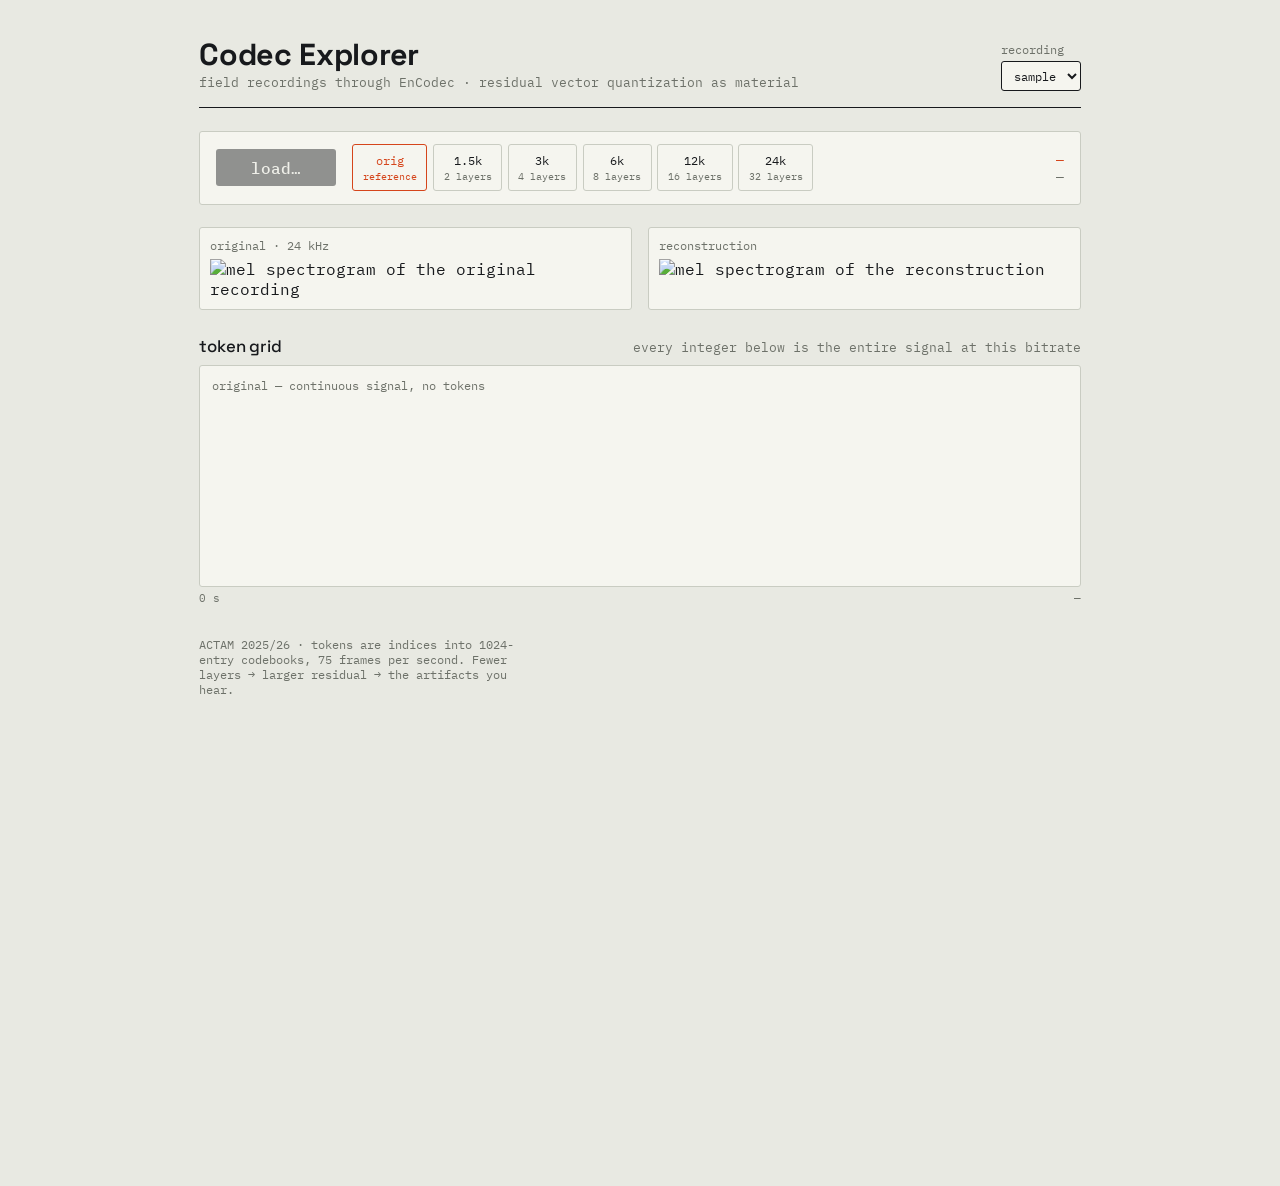
==== index.html @ 8ed5058d "v1: codec explorer working" ====
<!DOCTYPE html>
<html lang="en">
<head>
<meta charset="utf-8">
<meta name="viewport" content="width=device-width, initial-scale=1">
<title>Codec Explorer — hearing quantization</title>
<link rel="preconnect" href="https://fonts.googleapis.com">
<link href="https://fonts.googleapis.com/css2?family=Space+Grotesk:wght@500;700&family=IBM+Plex+Mono:wght@400;500&display=swap" rel="stylesheet">
<link rel="stylesheet" href="css/style.css">
</head>
<body>

<header class="masthead">
  <div>
    <h1>Codec Explorer</h1>
    <p class="sub">field recordings through EnCodec &middot; residual vector quantization as material</p>
  </div>
  <label class="sample-picker">
    <span>recording</span>
    <select id="sampleSelect"></select>
  </label>
</header>

<section class="transport">
  <button id="playBtn" class="play" disabled>load&hellip;</button>
  <div class="ladder" id="ladder" role="radiogroup" aria-label="bitrate"></div>
  <div class="readout">
    <span id="readoutKbps">&mdash;</span>
    <span id="readoutNq" class="dim">&mdash;</span>
  </div>
</section>

<section class="specs">
  <figure>
    <figcaption>original &middot; 24 kHz</figcaption>
    <img id="specOriginal" alt="mel spectrogram of the original recording">
  </figure>
  <figure>
    <figcaption id="specReconCap">reconstruction</figcaption>
    <img id="specRecon" alt="mel spectrogram of the reconstruction">
  </figure>
</section>

<section class="tokens">
  <div class="tokens-head">
    <h2>token grid</h2>
    <p class="dim" id="tokensNote">every integer below is the entire signal at this bitrate</p>
  </div>
  <canvas id="tokenCanvas" height="220"></canvas>
  <div class="axis"><span>0 s</span><span id="axisEnd">&mdash;</span></div>
</section>

<footer>
  <p>ACTAM 2025/26 &middot; tokens are indices into 1024-entry codebooks, 75 frames per second.
     Fewer layers &rarr; larger residual &rarr; the artifacts you hear.</p>
</footer>

<script src="js/main.js"></script>
</body>
</html>
---- css/style.css ----
:root{
  --paper:#e8e9e2;
  --panel:#f5f5ef;
  --ink:#17191c;
  --grid:#c9ccc2;
  --dim:#6d7169;
  --signal:#d5451b;
  --radius:3px;
  font-size:16px;
}
*{box-sizing:border-box;margin:0}
body{
  background:var(--paper);
  color:var(--ink);
  font-family:"IBM Plex Mono",ui-monospace,monospace;
  max-width:920px;
  margin:0 auto;
  padding:2.2rem 1.2rem 4rem;
}
h1,h2{font-family:"Space Grotesk",sans-serif;letter-spacing:-.01em}
h1{font-size:1.9rem;font-weight:700}
h2{font-size:1.05rem;font-weight:500;text-transform:lowercase}
.sub,.dim{color:var(--dim);font-size:.8rem}

.masthead{
  display:flex;justify-content:space-between;align-items:flex-end;gap:1rem;
  border-bottom:1px solid var(--ink);padding-bottom:1rem;margin-bottom:1.4rem;
  flex-wrap:wrap;
}
.sample-picker{display:flex;flex-direction:column;gap:.25rem;font-size:.75rem;color:var(--dim)}
select{
  font:inherit;color:var(--ink);background:var(--panel);
  border:1px solid var(--ink);border-radius:var(--radius);padding:.35rem .5rem;
}

.transport{
  display:flex;align-items:center;gap:1rem;flex-wrap:wrap;
  background:var(--panel);border:1px solid var(--grid);border-radius:var(--radius);
  padding:.8rem 1rem;margin-bottom:1.4rem;
}
button.play{
  font:inherit;font-weight:500;cursor:pointer;
  background:var(--ink);color:var(--paper);
  border:none;border-radius:var(--radius);
  padding:.55rem 1.4rem;min-width:7.5rem;
}
button.play[disabled]{opacity:.45;cursor:wait}
button.play:focus-visible{outline:2px solid var(--signal);outline-offset:2px}

.ladder{display:flex;gap:.35rem;flex-wrap:wrap}
.ladder button{
  font:inherit;font-size:.78rem;cursor:pointer;
  background:transparent;color:var(--ink);
  border:1px solid var(--grid);border-radius:var(--radius);
  padding:.4rem .6rem;display:flex;flex-direction:column;align-items:center;gap:.1rem;
}
.ladder button small{color:var(--dim);font-size:.65rem}
.ladder button[aria-checked="true"]{
  border-color:var(--signal);color:var(--signal);
}
.ladder button[aria-checked="true"] small{color:var(--signal)}
.ladder button:focus-visible{outline:2px solid var(--signal);outline-offset:2px}
.readout{margin-left:auto;display:flex;flex-direction:column;align-items:flex-end;font-size:.8rem}
#readoutKbps{color:var(--signal);font-weight:500}

.specs{display:grid;grid-template-columns:1fr 1fr;gap:1rem;margin-bottom:1.6rem}
.specs figure{background:var(--panel);border:1px solid var(--grid);border-radius:var(--radius);padding:.6rem}
.specs figcaption{font-size:.72rem;color:var(--dim);margin-bottom:.4rem}
.specs img{width:100%;display:block;image-rendering:auto}

.tokens{margin-bottom:2rem}
.tokens-head{display:flex;justify-content:space-between;align-items:baseline;margin-bottom:.5rem;flex-wrap:wrap;gap:.4rem}
#tokenCanvas{
  width:100%;display:block;background:var(--panel);
  border:1px solid var(--grid);border-radius:var(--radius);
}
.axis{display:flex;justify-content:space-between;font-size:.68rem;color:var(--dim);margin-top:.25rem}

footer p{font-size:.72rem;color:var(--dim);max-width:46ch}

@media (max-width:640px){
  .specs{grid-template-columns:1fr}
  .readout{margin-left:0}
}
@media (prefers-reduced-motion:reduce){
  *{transition:none!important;animation:none!important}
}
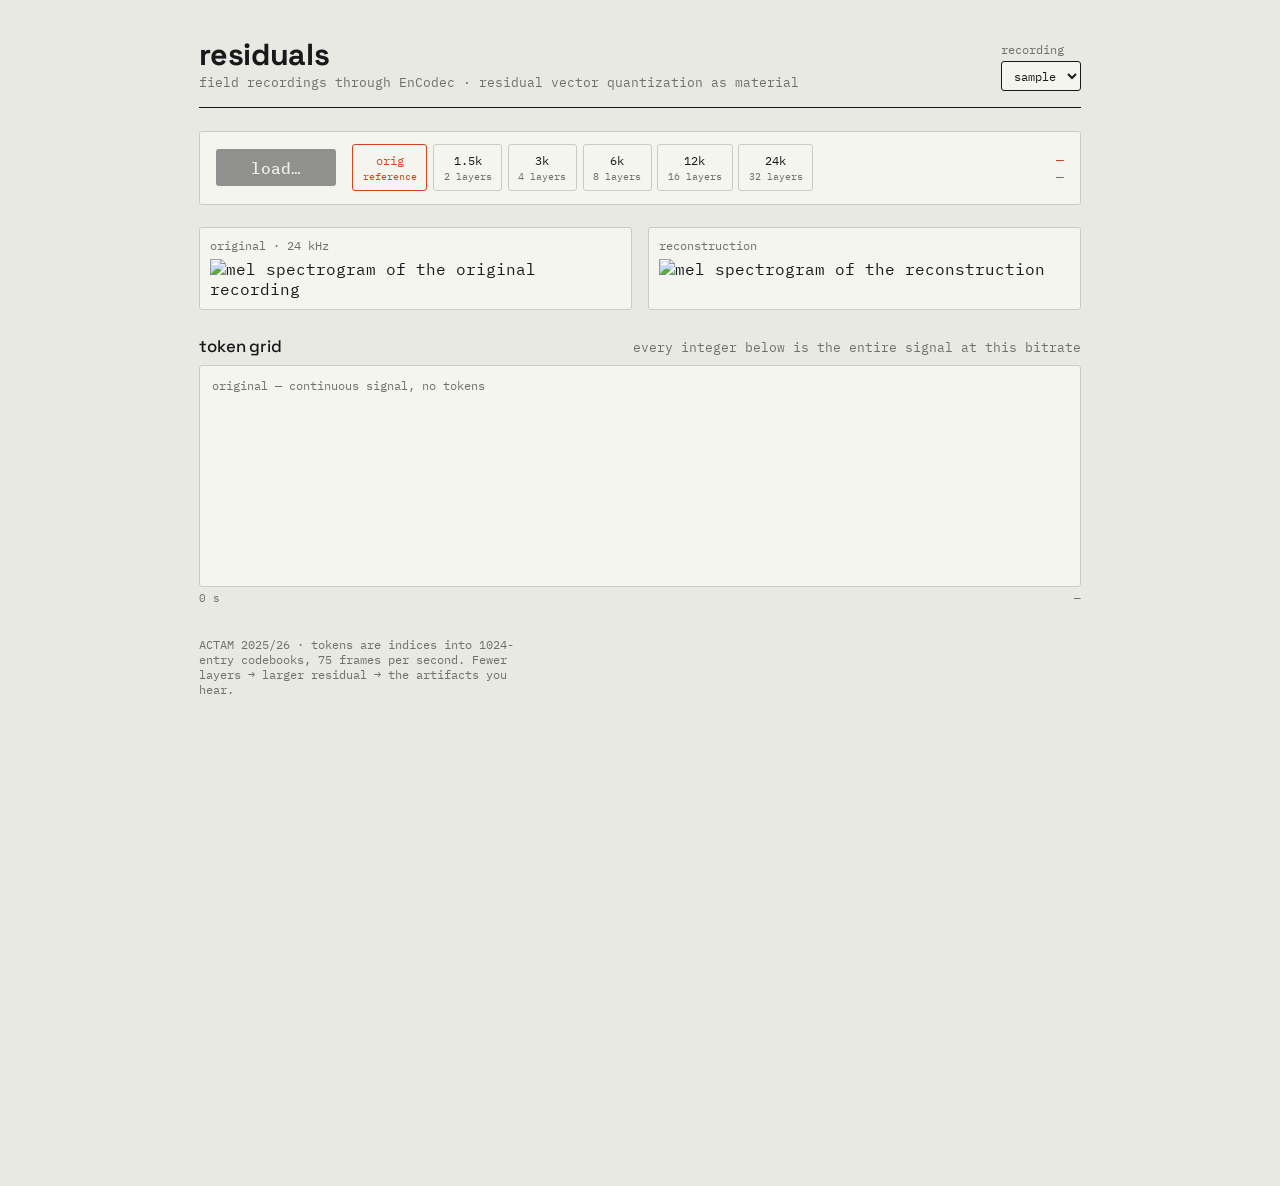
==== commit 76adca11: "rename to residuals" ====
--- a/index.html
+++ b/index.html
@@ -1,60 +1,65 @@
 <!DOCTYPE html>
 <html lang="en">
+
 <head>
-<meta charset="utf-8">
-<meta name="viewport" content="width=device-width, initial-scale=1">
-<title>Codec Explorer — hearing quantization</title>
-<link rel="preconnect" href="https://fonts.googleapis.com">
-<link href="https://fonts.googleapis.com/css2?family=Space+Grotesk:wght@500;700&family=IBM+Plex+Mono:wght@400;500&display=swap" rel="stylesheet">
-<link rel="stylesheet" href="css/style.css">
+  <meta charset="utf-8">
+  <meta name="viewport" content="width=device-width, initial-scale=1">
+  <title>residuals — hearing quantization</title>
+  <link rel="preconnect" href="https://fonts.googleapis.com">
+  <link
+    href="https://fonts.googleapis.com/css2?family=Space+Grotesk:wght@500;700&family=IBM+Plex+Mono:wght@400;500&display=swap"
+    rel="stylesheet">
+  <link rel="stylesheet" href="css/style.css">
 </head>
+
 <body>
 
-<header class="masthead">
-  <div>
-    <h1>Codec Explorer</h1>
-    <p class="sub">field recordings through EnCodec &middot; residual vector quantization as material</p>
-  </div>
-  <label class="sample-picker">
-    <span>recording</span>
-    <select id="sampleSelect"></select>
-  </label>
-</header>
+  <header class="masthead">
+    <div>
+      <h1>residuals</h1>
+      <p class="sub">field recordings through EnCodec &middot; residual vector quantization as material</p>
+    </div>
+    <label class="sample-picker">
+      <span>recording</span>
+      <select id="sampleSelect"></select>
+    </label>
+  </header>
 
-<section class="transport">
-  <button id="playBtn" class="play" disabled>load&hellip;</button>
-  <div class="ladder" id="ladder" role="radiogroup" aria-label="bitrate"></div>
-  <div class="readout">
-    <span id="readoutKbps">&mdash;</span>
-    <span id="readoutNq" class="dim">&mdash;</span>
-  </div>
-</section>
+  <section class="transport">
+    <button id="playBtn" class="play" disabled>load&hellip;</button>
+    <div class="ladder" id="ladder" role="radiogroup" aria-label="bitrate"></div>
+    <div class="readout">
+      <span id="readoutKbps">&mdash;</span>
+      <span id="readoutNq" class="dim">&mdash;</span>
+    </div>
+  </section>
 
-<section class="specs">
-  <figure>
-    <figcaption>original &middot; 24 kHz</figcaption>
-    <img id="specOriginal" alt="mel spectrogram of the original recording">
-  </figure>
-  <figure>
-    <figcaption id="specReconCap">reconstruction</figcaption>
-    <img id="specRecon" alt="mel spectrogram of the reconstruction">
-  </figure>
-</section>
+  <section class="specs">
+    <figure>
+      <figcaption>original &middot; 24 kHz</figcaption>
+      <img id="specOriginal" alt="mel spectrogram of the original recording">
+    </figure>
+    <figure>
+      <figcaption id="specReconCap">reconstruction</figcaption>
+      <img id="specRecon" alt="mel spectrogram of the reconstruction">
+    </figure>
+  </section>
 
-<section class="tokens">
-  <div class="tokens-head">
-    <h2>token grid</h2>
-    <p class="dim" id="tokensNote">every integer below is the entire signal at this bitrate</p>
-  </div>
-  <canvas id="tokenCanvas" height="220"></canvas>
-  <div class="axis"><span>0 s</span><span id="axisEnd">&mdash;</span></div>
-</section>
+  <section class="tokens">
+    <div class="tokens-head">
+      <h2>token grid</h2>
+      <p class="dim" id="tokensNote">every integer below is the entire signal at this bitrate</p>
+    </div>
+    <canvas id="tokenCanvas" height="220"></canvas>
+    <div class="axis"><span>0 s</span><span id="axisEnd">&mdash;</span></div>
+  </section>
 
-<footer>
-  <p>ACTAM 2025/26 &middot; tokens are indices into 1024-entry codebooks, 75 frames per second.
-     Fewer layers &rarr; larger residual &rarr; the artifacts you hear.</p>
-</footer>
+  <footer>
+    <p>ACTAM 2025/26 &middot; tokens are indices into 1024-entry codebooks, 75 frames per second.
+      Fewer layers &rarr; larger residual &rarr; the artifacts you hear.</p>
+  </footer>
 
-<script src="js/main.js"></script>
+  <script src="js/main.js"></script>
 </body>
-</html>
+
+</html>
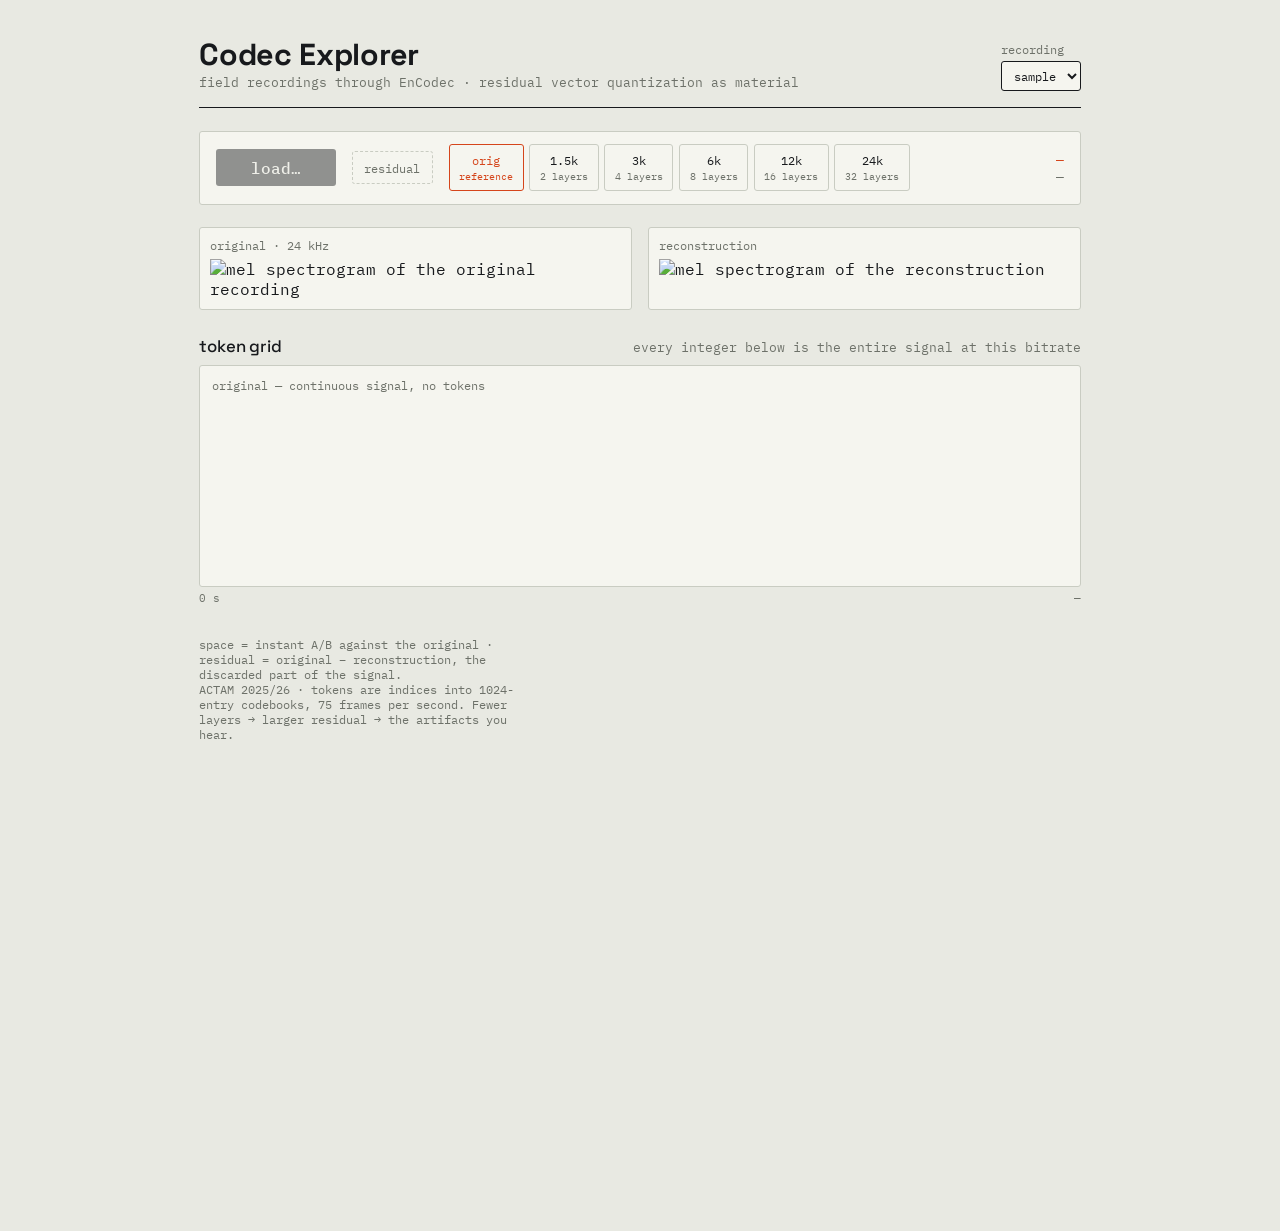
==== commit 9305fa44: "v1.1: residual + curated samples + rename" ====
--- a/index.html
+++ b/index.html
@@ -1,65 +1,62 @@
 <!DOCTYPE html>
 <html lang="en">
-
 <head>
-  <meta charset="utf-8">
-  <meta name="viewport" content="width=device-width, initial-scale=1">
-  <title>residuals — hearing quantization</title>
-  <link rel="preconnect" href="https://fonts.googleapis.com">
-  <link
-    href="https://fonts.googleapis.com/css2?family=Space+Grotesk:wght@500;700&family=IBM+Plex+Mono:wght@400;500&display=swap"
-    rel="stylesheet">
-  <link rel="stylesheet" href="css/style.css">
+<meta charset="utf-8">
+<meta name="viewport" content="width=device-width, initial-scale=1">
+<title>Codec Explorer — hearing quantization</title>
+<link rel="preconnect" href="https://fonts.googleapis.com">
+<link href="https://fonts.googleapis.com/css2?family=Space+Grotesk:wght@500;700&family=IBM+Plex+Mono:wght@400;500&display=swap" rel="stylesheet">
+<link rel="stylesheet" href="css/style.css">
 </head>
-
 <body>
 
-  <header class="masthead">
-    <div>
-      <h1>residuals</h1>
-      <p class="sub">field recordings through EnCodec &middot; residual vector quantization as material</p>
-    </div>
-    <label class="sample-picker">
-      <span>recording</span>
-      <select id="sampleSelect"></select>
-    </label>
-  </header>
+<header class="masthead">
+  <div>
+    <h1>Codec Explorer</h1>
+    <p class="sub">field recordings through EnCodec &middot; residual vector quantization as material</p>
+  </div>
+  <label class="sample-picker">
+    <span>recording</span>
+    <select id="sampleSelect"></select>
+  </label>
+</header>
 
-  <section class="transport">
-    <button id="playBtn" class="play" disabled>load&hellip;</button>
-    <div class="ladder" id="ladder" role="radiogroup" aria-label="bitrate"></div>
-    <div class="readout">
-      <span id="readoutKbps">&mdash;</span>
-      <span id="readoutNq" class="dim">&mdash;</span>
-    </div>
-  </section>
+<section class="transport">
+  <button id="playBtn" class="play" disabled>load&hellip;</button>
+  <button id="residBtn" class="resid" aria-pressed="false" title="hear what the codec threw away">residual</button>
+  <div class="ladder" id="ladder" role="radiogroup" aria-label="bitrate"></div>
+  <div class="readout">
+    <span id="readoutKbps">&mdash;</span>
+    <span id="readoutNq" class="dim">&mdash;</span>
+  </div>
+</section>
 
-  <section class="specs">
-    <figure>
-      <figcaption>original &middot; 24 kHz</figcaption>
-      <img id="specOriginal" alt="mel spectrogram of the original recording">
-    </figure>
-    <figure>
-      <figcaption id="specReconCap">reconstruction</figcaption>
-      <img id="specRecon" alt="mel spectrogram of the reconstruction">
-    </figure>
-  </section>
+<section class="specs">
+  <figure>
+    <figcaption>original &middot; 24 kHz</figcaption>
+    <img id="specOriginal" alt="mel spectrogram of the original recording">
+  </figure>
+  <figure>
+    <figcaption id="specReconCap">reconstruction</figcaption>
+    <img id="specRecon" alt="mel spectrogram of the reconstruction">
+  </figure>
+</section>
 
-  <section class="tokens">
-    <div class="tokens-head">
-      <h2>token grid</h2>
-      <p class="dim" id="tokensNote">every integer below is the entire signal at this bitrate</p>
-    </div>
-    <canvas id="tokenCanvas" height="220"></canvas>
-    <div class="axis"><span>0 s</span><span id="axisEnd">&mdash;</span></div>
-  </section>
+<section class="tokens">
+  <div class="tokens-head">
+    <h2>token grid</h2>
+    <p class="dim" id="tokensNote">every integer below is the entire signal at this bitrate</p>
+  </div>
+  <canvas id="tokenCanvas" height="220"></canvas>
+  <div class="axis"><span>0 s</span><span id="axisEnd">&mdash;</span></div>
+</section>
 
-  <footer>
-    <p>ACTAM 2025/26 &middot; tokens are indices into 1024-entry codebooks, 75 frames per second.
-      Fewer layers &rarr; larger residual &rarr; the artifacts you hear.</p>
-  </footer>
+<footer>
+  <p>space = instant A/B against the original &middot; residual = original &minus; reconstruction, the discarded part of the signal.</p>
+  <p>ACTAM 2025/26 &middot; tokens are indices into 1024-entry codebooks, 75 frames per second.
+     Fewer layers &rarr; larger residual &rarr; the artifacts you hear.</p>
+</footer>
 
-  <script src="js/main.js"></script>
+<script src="js/main.js"></script>
 </body>
-
-</html>+</html>
--- a/css/style.css
+++ b/css/style.css
@@ -47,6 +47,15 @@
 button.play[disabled]{opacity:.45;cursor:wait}
 button.play:focus-visible{outline:2px solid var(--signal);outline-offset:2px}
 
+button.resid{
+  font:inherit;font-size:.78rem;cursor:pointer;
+  background:transparent;color:var(--dim);
+  border:1px dashed var(--grid);border-radius:var(--radius);
+  padding:.45rem .7rem;
+}
+button.resid[aria-pressed="true"]{color:var(--signal);border-color:var(--signal);border-style:solid}
+button.resid:focus-visible{outline:2px solid var(--signal);outline-offset:2px}
+
 .ladder{display:flex;gap:.35rem;flex-wrap:wrap}
 .ladder button{
   font:inherit;font-size:.78rem;cursor:pointer;
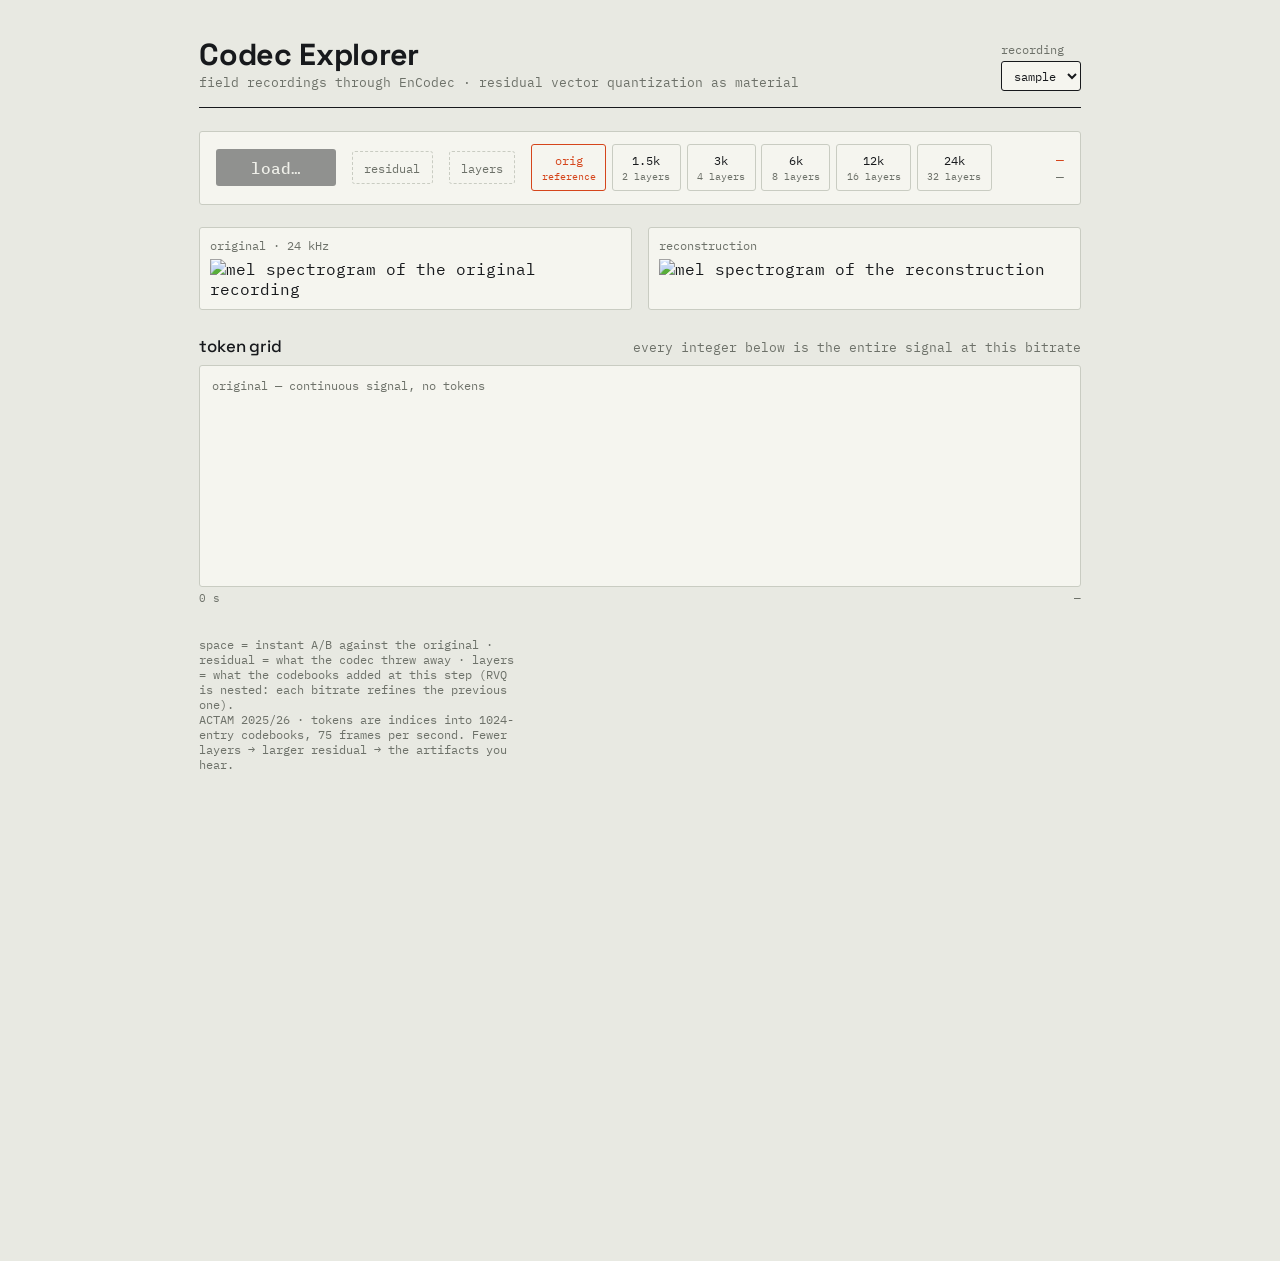
==== commit 827ed900: "v1.2: layer contributions + hover" ====
--- a/index.html
+++ b/index.html
@@ -24,6 +24,7 @@
 <section class="transport">
   <button id="playBtn" class="play" disabled>load&hellip;</button>
   <button id="residBtn" class="resid" aria-pressed="false" title="hear what the codec threw away">residual</button>
+  <button id="contribBtn" class="resid" aria-pressed="false" title="hear what the added codebook layers contribute at this step">layers</button>
   <div class="ladder" id="ladder" role="radiogroup" aria-label="bitrate"></div>
   <div class="readout">
     <span id="readoutKbps">&mdash;</span>
@@ -52,7 +53,7 @@
 </section>
 
 <footer>
-  <p>space = instant A/B against the original &middot; residual = original &minus; reconstruction, the discarded part of the signal.</p>
+  <p>space = instant A/B against the original &middot; residual = what the codec threw away &middot; layers = what the codebooks added at this step (RVQ is nested: each bitrate refines the previous one).</p>
   <p>ACTAM 2025/26 &middot; tokens are indices into 1024-entry codebooks, 75 frames per second.
      Fewer layers &rarr; larger residual &rarr; the artifacts you hear.</p>
 </footer>
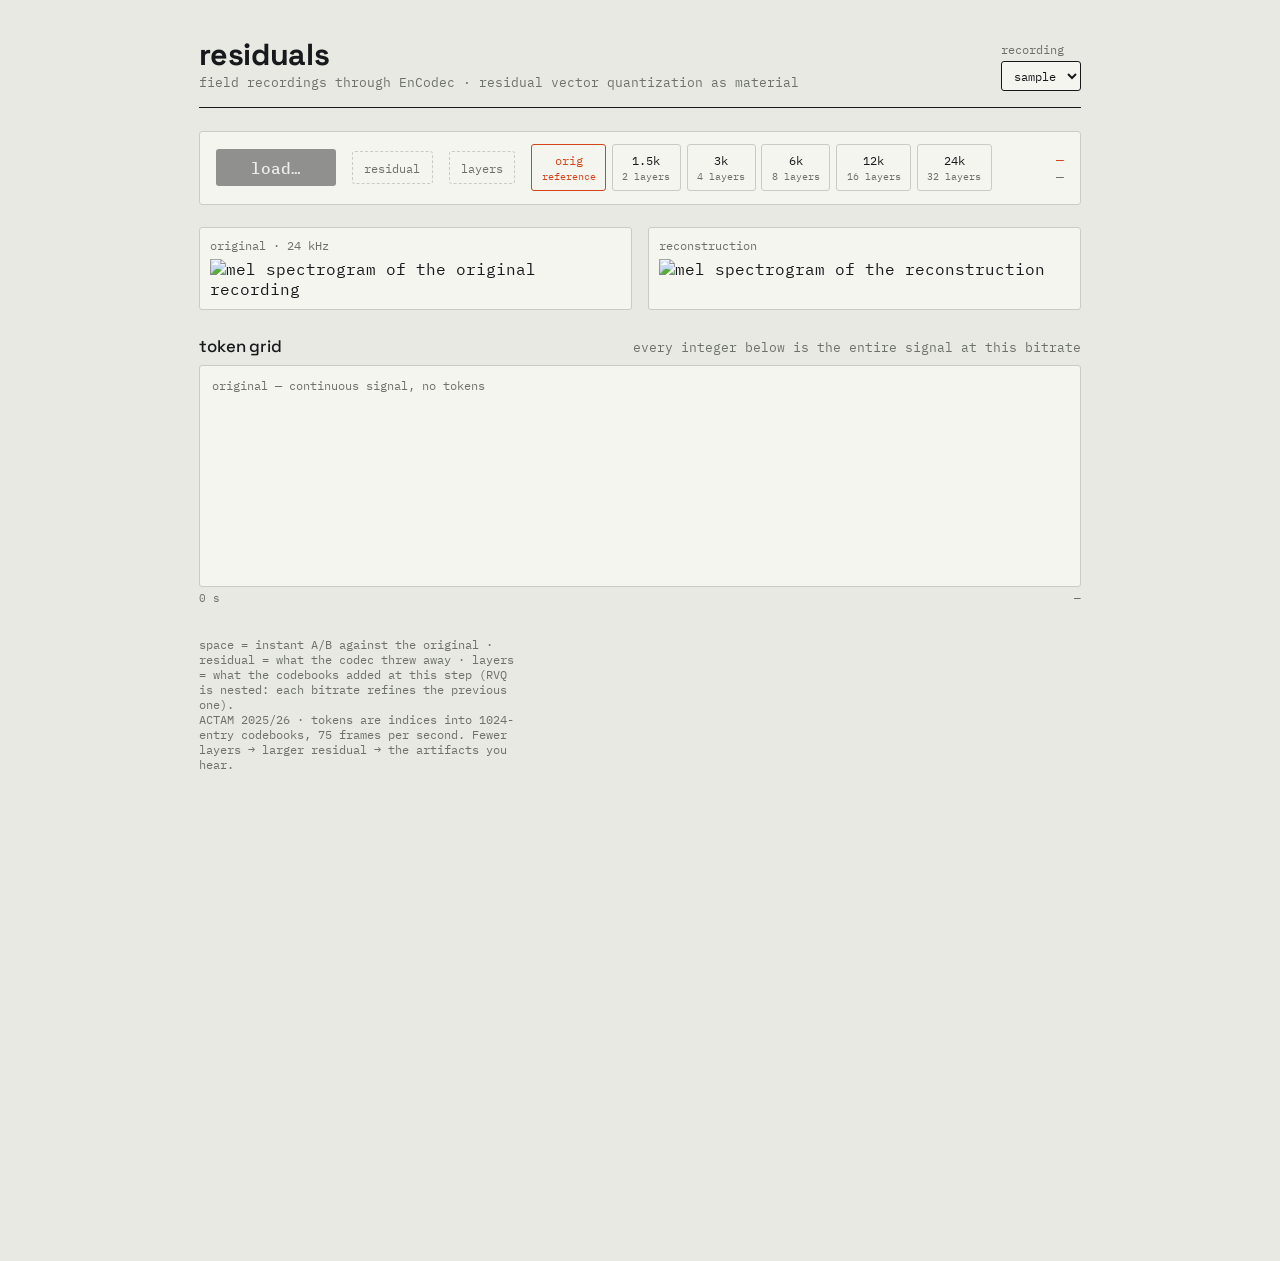
==== commit d927087a: "s" ====
--- a/index.html
+++ b/index.html
@@ -1,63 +1,70 @@
 <!DOCTYPE html>
 <html lang="en">
+
 <head>
-<meta charset="utf-8">
-<meta name="viewport" content="width=device-width, initial-scale=1">
-<title>Codec Explorer — hearing quantization</title>
-<link rel="preconnect" href="https://fonts.googleapis.com">
-<link href="https://fonts.googleapis.com/css2?family=Space+Grotesk:wght@500;700&family=IBM+Plex+Mono:wght@400;500&display=swap" rel="stylesheet">
-<link rel="stylesheet" href="css/style.css">
+  <meta charset="utf-8">
+  <meta name="viewport" content="width=device-width, initial-scale=1">
+  <title>residuals — hearing quantization</title>
+  <link rel="preconnect" href="https://fonts.googleapis.com">
+  <link
+    href="https://fonts.googleapis.com/css2?family=Space+Grotesk:wght@500;700&family=IBM+Plex+Mono:wght@400;500&display=swap"
+    rel="stylesheet">
+  <link rel="stylesheet" href="css/style.css">
 </head>
+
 <body>
 
-<header class="masthead">
-  <div>
-    <h1>Codec Explorer</h1>
-    <p class="sub">field recordings through EnCodec &middot; residual vector quantization as material</p>
-  </div>
-  <label class="sample-picker">
-    <span>recording</span>
-    <select id="sampleSelect"></select>
-  </label>
-</header>
+  <header class="masthead">
+    <div>
+      <h1>residuals</h1>
+      <p class="sub">field recordings through EnCodec &middot; residual vector quantization as material</p>
+    </div>
+    <label class="sample-picker">
+      <span>recording</span>
+      <select id="sampleSelect"></select>
+    </label>
+  </header>
 
-<section class="transport">
-  <button id="playBtn" class="play" disabled>load&hellip;</button>
-  <button id="residBtn" class="resid" aria-pressed="false" title="hear what the codec threw away">residual</button>
-  <button id="contribBtn" class="resid" aria-pressed="false" title="hear what the added codebook layers contribute at this step">layers</button>
-  <div class="ladder" id="ladder" role="radiogroup" aria-label="bitrate"></div>
-  <div class="readout">
-    <span id="readoutKbps">&mdash;</span>
-    <span id="readoutNq" class="dim">&mdash;</span>
-  </div>
-</section>
+  <section class="transport">
+    <button id="playBtn" class="play" disabled>load&hellip;</button>
+    <button id="residBtn" class="resid" aria-pressed="false" title="hear what the codec threw away">residual</button>
+    <button id="contribBtn" class="resid" aria-pressed="false"
+      title="hear what the added codebook layers contribute at this step">layers</button>
+    <div class="ladder" id="ladder" role="radiogroup" aria-label="bitrate"></div>
+    <div class="readout">
+      <span id="readoutKbps">&mdash;</span>
+      <span id="readoutNq" class="dim">&mdash;</span>
+    </div>
+  </section>
 
-<section class="specs">
-  <figure>
-    <figcaption>original &middot; 24 kHz</figcaption>
-    <img id="specOriginal" alt="mel spectrogram of the original recording">
-  </figure>
-  <figure>
-    <figcaption id="specReconCap">reconstruction</figcaption>
-    <img id="specRecon" alt="mel spectrogram of the reconstruction">
-  </figure>
-</section>
+  <section class="specs">
+    <figure>
+      <figcaption>original &middot; 24 kHz</figcaption>
+      <img id="specOriginal" alt="mel spectrogram of the original recording">
+    </figure>
+    <figure>
+      <figcaption id="specReconCap">reconstruction</figcaption>
+      <img id="specRecon" alt="mel spectrogram of the reconstruction">
+    </figure>
+  </section>
 
-<section class="tokens">
-  <div class="tokens-head">
-    <h2>token grid</h2>
-    <p class="dim" id="tokensNote">every integer below is the entire signal at this bitrate</p>
-  </div>
-  <canvas id="tokenCanvas" height="220"></canvas>
-  <div class="axis"><span>0 s</span><span id="axisEnd">&mdash;</span></div>
-</section>
+  <section class="tokens">
+    <div class="tokens-head">
+      <h2>token grid</h2>
+      <p class="dim" id="tokensNote">every integer below is the entire signal at this bitrate</p>
+    </div>
+    <canvas id="tokenCanvas" height="220"></canvas>
+    <div class="axis"><span>0 s</span><span id="axisEnd">&mdash;</span></div>
+  </section>
 
-<footer>
-  <p>space = instant A/B against the original &middot; residual = what the codec threw away &middot; layers = what the codebooks added at this step (RVQ is nested: each bitrate refines the previous one).</p>
-  <p>ACTAM 2025/26 &middot; tokens are indices into 1024-entry codebooks, 75 frames per second.
-     Fewer layers &rarr; larger residual &rarr; the artifacts you hear.</p>
-</footer>
+  <footer>
+    <p>space = instant A/B against the original &middot; residual = what the codec threw away &middot; layers = what the
+      codebooks added at this step (RVQ is nested: each bitrate refines the previous one).</p>
+    <p>ACTAM 2025/26 &middot; tokens are indices into 1024-entry codebooks, 75 frames per second.
+      Fewer layers &rarr; larger residual &rarr; the artifacts you hear.</p>
+  </footer>
 
-<script src="js/main.js"></script>
+  <script src="js/main.js"></script>
 </body>
-</html>
+
+</html>
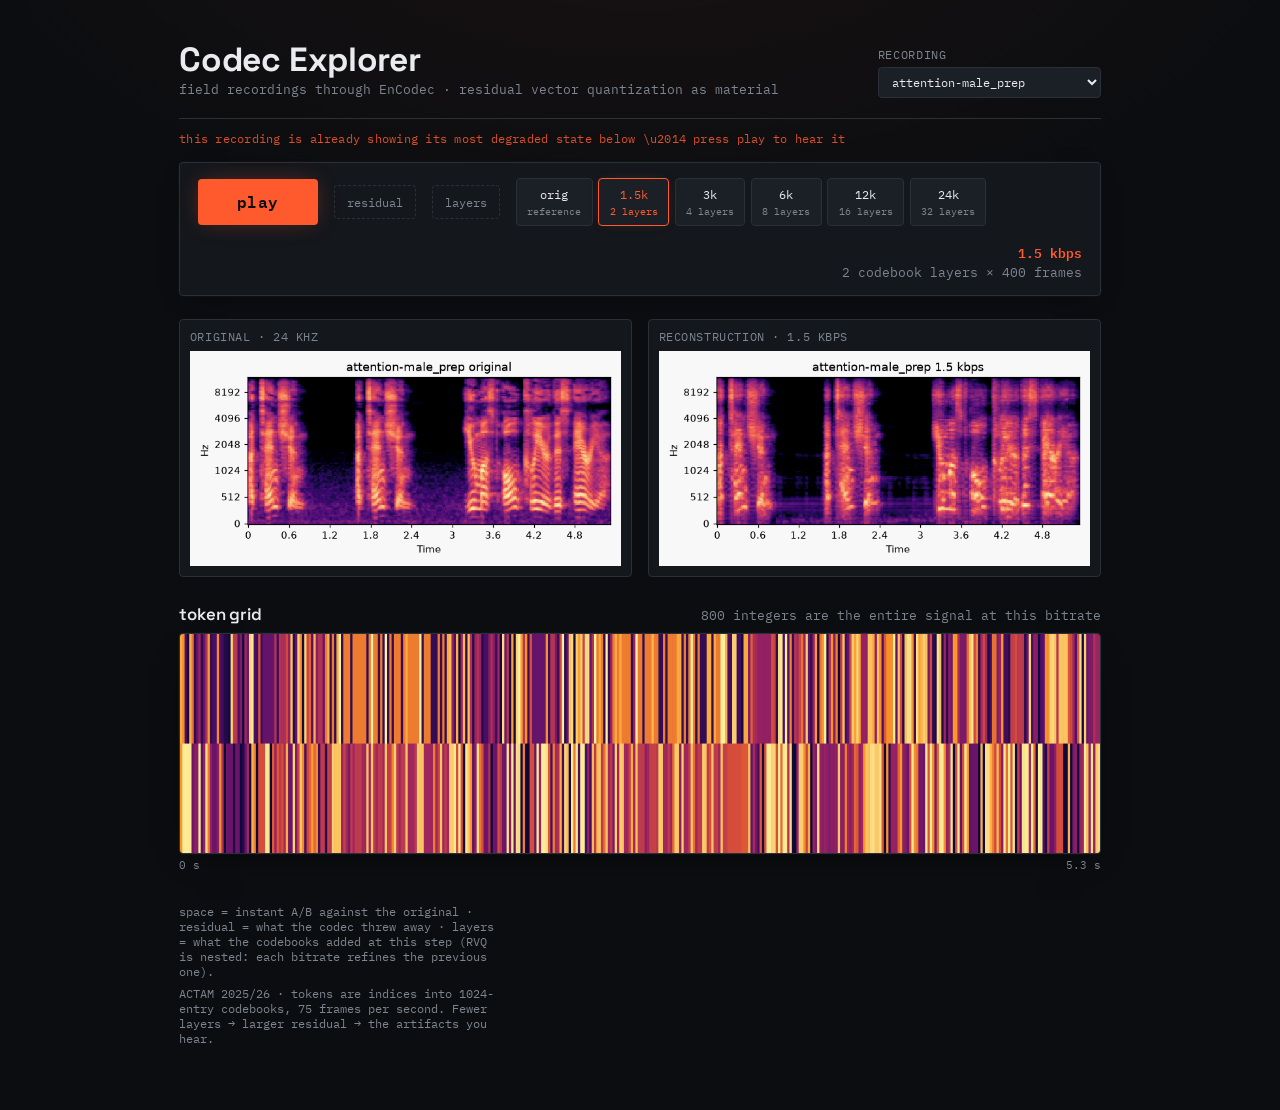
==== commit e7d0bed6: "v1.3: dark theme + silent auto-preview loop" ====
--- a/index.html
+++ b/index.html
@@ -1,70 +1,64 @@
 <!DOCTYPE html>
 <html lang="en">
-
 <head>
-  <meta charset="utf-8">
-  <meta name="viewport" content="width=device-width, initial-scale=1">
-  <title>residuals — hearing quantization</title>
-  <link rel="preconnect" href="https://fonts.googleapis.com">
-  <link
-    href="https://fonts.googleapis.com/css2?family=Space+Grotesk:wght@500;700&family=IBM+Plex+Mono:wght@400;500&display=swap"
-    rel="stylesheet">
-  <link rel="stylesheet" href="css/style.css">
+<meta charset="utf-8">
+<meta name="viewport" content="width=device-width, initial-scale=1">
+<title>Codec Explorer — hearing quantization</title>
+<link rel="preconnect" href="https://fonts.googleapis.com">
+<link href="https://fonts.googleapis.com/css2?family=Space+Grotesk:wght@500;700&family=IBM+Plex+Mono:wght@400;500&display=swap" rel="stylesheet">
+<link rel="stylesheet" href="css/style.css">
 </head>
-
 <body>
 
-  <header class="masthead">
-    <div>
-      <h1>residuals</h1>
-      <p class="sub">field recordings through EnCodec &middot; residual vector quantization as material</p>
-    </div>
-    <label class="sample-picker">
-      <span>recording</span>
-      <select id="sampleSelect"></select>
-    </label>
-  </header>
+<header class="masthead">
+  <div>
+    <h1>Codec Explorer</h1>
+    <p class="sub">field recordings through EnCodec &middot; residual vector quantization as material</p>
+  </div>
+  <label class="sample-picker">
+    <span>recording</span>
+    <select id="sampleSelect"></select>
+  </label>
+</header>
 
-  <section class="transport">
-    <button id="playBtn" class="play" disabled>load&hellip;</button>
-    <button id="residBtn" class="resid" aria-pressed="false" title="hear what the codec threw away">residual</button>
-    <button id="contribBtn" class="resid" aria-pressed="false"
-      title="hear what the added codebook layers contribute at this step">layers</button>
-    <div class="ladder" id="ladder" role="radiogroup" aria-label="bitrate"></div>
-    <div class="readout">
-      <span id="readoutKbps">&mdash;</span>
-      <span id="readoutNq" class="dim">&mdash;</span>
-    </div>
-  </section>
+<p class="hint" id="hint">this recording is already showing its most degraded state below \u2014 press play to hear it</p>
+<section class="transport">
+  <button id="playBtn" class="play" disabled>load&hellip;</button>
+  <button id="residBtn" class="resid" aria-pressed="false" title="hear what the codec threw away">residual</button>
+  <button id="contribBtn" class="resid" aria-pressed="false" title="hear what the added codebook layers contribute at this step">layers</button>
+  <div class="ladder" id="ladder" role="radiogroup" aria-label="bitrate"></div>
+  <div class="readout">
+    <span id="readoutKbps">&mdash;</span>
+    <span id="readoutNq" class="dim">&mdash;</span>
+  </div>
+</section>
 
-  <section class="specs">
-    <figure>
-      <figcaption>original &middot; 24 kHz</figcaption>
-      <img id="specOriginal" alt="mel spectrogram of the original recording">
-    </figure>
-    <figure>
-      <figcaption id="specReconCap">reconstruction</figcaption>
-      <img id="specRecon" alt="mel spectrogram of the reconstruction">
-    </figure>
-  </section>
+<section class="specs">
+  <figure>
+    <figcaption>original &middot; 24 kHz</figcaption>
+    <img id="specOriginal" alt="mel spectrogram of the original recording">
+  </figure>
+  <figure>
+    <figcaption id="specReconCap">reconstruction</figcaption>
+    <img id="specRecon" alt="mel spectrogram of the reconstruction">
+  </figure>
+</section>
 
-  <section class="tokens">
-    <div class="tokens-head">
-      <h2>token grid</h2>
-      <p class="dim" id="tokensNote">every integer below is the entire signal at this bitrate</p>
-    </div>
-    <canvas id="tokenCanvas" height="220"></canvas>
-    <div class="axis"><span>0 s</span><span id="axisEnd">&mdash;</span></div>
-  </section>
+<section class="tokens">
+  <div class="tokens-head">
+    <h2>token grid</h2>
+    <p class="dim" id="tokensNote">every integer below is the entire signal at this bitrate</p>
+  </div>
+  <canvas id="tokenCanvas" height="220"></canvas>
+  <div class="axis"><span>0 s</span><span id="axisEnd">&mdash;</span></div>
+</section>
 
-  <footer>
-    <p>space = instant A/B against the original &middot; residual = what the codec threw away &middot; layers = what the
-      codebooks added at this step (RVQ is nested: each bitrate refines the previous one).</p>
-    <p>ACTAM 2025/26 &middot; tokens are indices into 1024-entry codebooks, 75 frames per second.
-      Fewer layers &rarr; larger residual &rarr; the artifacts you hear.</p>
-  </footer>
+<footer>
+  <p>space = instant A/B against the original &middot; residual = what the codec threw away &middot; layers = what the codebooks added at this step (RVQ is nested: each bitrate refines the previous one).</p>
+  <p>ACTAM 2025/26 &middot; tokens are indices into 1024-entry codebooks, 75 frames per second.
+     Fewer layers &rarr; larger residual &rarr; the artifacts you hear.</p>
+</footer>
 
-  <script src="js/main.js"></script>
+<script src="js/main.js"></script>
 </body>
-
-</html>+</html>
--- a/css/style.css
+++ b/css/style.css
@@ -1,96 +1,137 @@
 :root{
-  --paper:#e8e9e2;
-  --panel:#f5f5ef;
-  --ink:#17191c;
-  --grid:#c9ccc2;
-  --dim:#6d7169;
-  --signal:#d5451b;
-  --radius:3px;
+  --bg:#0b0d10;
+  --panel:#14171c;
+  --panel-raised:#1b1f26;
+  --ink:#e9ebee;
+  --grid:#2a2f38;
+  --dim:#7d8590;
+  --signal:#ff5a2e;
+  --signal-glow:rgba(255,90,46,0.35);
+  --ok:#4fd1a5;
+  --radius:4px;
   font-size:16px;
 }
 *{box-sizing:border-box;margin:0}
 body{
-  background:var(--paper);
+  background:
+    radial-gradient(ellipse 1200px 600px at 50% -10%, rgba(255,90,46,0.06), transparent 60%),
+    var(--bg);
   color:var(--ink);
   font-family:"IBM Plex Mono",ui-monospace,monospace;
-  max-width:920px;
+  max-width:960px;
   margin:0 auto;
-  padding:2.2rem 1.2rem 4rem;
+  padding:2.4rem 1.2rem 4rem;
 }
 h1,h2{font-family:"Space Grotesk",sans-serif;letter-spacing:-.01em}
-h1{font-size:1.9rem;font-weight:700}
-h2{font-size:1.05rem;font-weight:500;text-transform:lowercase}
+h1{
+  font-size:2.1rem;font-weight:700;
+  background:linear-gradient(120deg,var(--ink) 40%,var(--signal));
+  -webkit-background-clip:text;background-clip:text;color:transparent;
+}
+h2{font-size:1.05rem;font-weight:600;text-transform:lowercase;color:var(--ink)}
 .sub,.dim{color:var(--dim);font-size:.8rem}
 
 .masthead{
   display:flex;justify-content:space-between;align-items:flex-end;gap:1rem;
-  border-bottom:1px solid var(--ink);padding-bottom:1rem;margin-bottom:1.4rem;
+  border-bottom:1px solid var(--grid);padding-bottom:1.2rem;margin-bottom:1.4rem;
   flex-wrap:wrap;
 }
-.sample-picker{display:flex;flex-direction:column;gap:.25rem;font-size:.75rem;color:var(--dim)}
+.sample-picker{display:flex;flex-direction:column;gap:.3rem;font-size:.72rem;color:var(--dim);text-transform:uppercase;letter-spacing:.06em}
 select{
-  font:inherit;color:var(--ink);background:var(--panel);
-  border:1px solid var(--ink);border-radius:var(--radius);padding:.35rem .5rem;
+  font:inherit;color:var(--ink);background:var(--panel-raised);
+  border:1px solid var(--grid);border-radius:var(--radius);padding:.4rem .6rem;
+  text-transform:none;letter-spacing:normal;
 }
+select:hover{border-color:var(--signal)}
 
 .transport{
   display:flex;align-items:center;gap:1rem;flex-wrap:wrap;
   background:var(--panel);border:1px solid var(--grid);border-radius:var(--radius);
-  padding:.8rem 1rem;margin-bottom:1.4rem;
+  padding:.9rem 1.1rem;margin-bottom:1.4rem;
+  box-shadow:0 0 0 1px rgba(255,255,255,0.02), 0 8px 24px -12px rgba(0,0,0,0.6);
 }
 button.play{
-  font:inherit;font-weight:500;cursor:pointer;
-  background:var(--ink);color:var(--paper);
+  font:inherit;font-weight:600;cursor:pointer;letter-spacing:.02em;
+  background:var(--signal);color:#0b0d10;
   border:none;border-radius:var(--radius);
-  padding:.55rem 1.4rem;min-width:7.5rem;
+  padding:.6rem 1.5rem;min-width:7.5rem;
+  box-shadow:0 0 22px -4px var(--signal-glow);
+  transition:transform .12s ease, box-shadow .12s ease;
 }
-button.play[disabled]{opacity:.45;cursor:wait}
+button.play:hover{transform:translateY(-1px);box-shadow:0 0 28px -2px var(--signal-glow)}
+button.play[disabled]{opacity:.4;cursor:wait;box-shadow:none}
 button.play:focus-visible{outline:2px solid var(--signal);outline-offset:2px}
 
 button.resid{
   font:inherit;font-size:.78rem;cursor:pointer;
   background:transparent;color:var(--dim);
   border:1px dashed var(--grid);border-radius:var(--radius);
-  padding:.45rem .7rem;
+  padding:.5rem .75rem;
+  transition:border-color .12s ease, color .12s ease;
 }
-button.resid[aria-pressed="true"]{color:var(--signal);border-color:var(--signal);border-style:solid}
+button.resid:hover{border-color:var(--dim);color:var(--ink)}
+button.resid[aria-pressed="true"]{
+  color:var(--signal);border-color:var(--signal);border-style:solid;
+  box-shadow:0 0 14px -6px var(--signal-glow);
+}
 button.resid:focus-visible{outline:2px solid var(--signal);outline-offset:2px}
 
 .ladder{display:flex;gap:.35rem;flex-wrap:wrap}
 .ladder button{
   font:inherit;font-size:.78rem;cursor:pointer;
-  background:transparent;color:var(--ink);
+  background:var(--panel-raised);color:var(--ink);
   border:1px solid var(--grid);border-radius:var(--radius);
-  padding:.4rem .6rem;display:flex;flex-direction:column;align-items:center;gap:.1rem;
+  padding:.45rem .65rem;display:flex;flex-direction:column;align-items:center;gap:.1rem;
+  transition:border-color .12s ease, box-shadow .12s ease;
 }
+.ladder button:hover{border-color:var(--dim)}
 .ladder button small{color:var(--dim);font-size:.65rem}
 .ladder button[aria-checked="true"]{
   border-color:var(--signal);color:var(--signal);
+  box-shadow:0 0 14px -6px var(--signal-glow);
 }
 .ladder button[aria-checked="true"] small{color:var(--signal)}
 .ladder button:focus-visible{outline:2px solid var(--signal);outline-offset:2px}
 .readout{margin-left:auto;display:flex;flex-direction:column;align-items:flex-end;font-size:.8rem}
-#readoutKbps{color:var(--signal);font-weight:500}
+#readoutKbps{color:var(--signal);font-weight:600}
 
 .specs{display:grid;grid-template-columns:1fr 1fr;gap:1rem;margin-bottom:1.6rem}
-.specs figure{background:var(--panel);border:1px solid var(--grid);border-radius:var(--radius);padding:.6rem}
-.specs figcaption{font-size:.72rem;color:var(--dim);margin-bottom:.4rem}
-.specs img{width:100%;display:block;image-rendering:auto}
+.specs figure{
+  background:var(--panel);border:1px solid var(--grid);border-radius:var(--radius);padding:.6rem;
+  overflow:hidden;
+}
+.specs figcaption{font-size:.72rem;color:var(--dim);margin-bottom:.4rem;text-transform:uppercase;letter-spacing:.05em}
+.specs img{width:100%;display:block;image-rendering:auto;filter:brightness(0.95) contrast(1.05)}
 
 .tokens{margin-bottom:2rem}
 .tokens-head{display:flex;justify-content:space-between;align-items:baseline;margin-bottom:.5rem;flex-wrap:wrap;gap:.4rem}
 #tokenCanvas{
   width:100%;display:block;background:var(--panel);
   border:1px solid var(--grid);border-radius:var(--radius);
+  box-shadow:0 0 0 1px rgba(255,255,255,0.02), 0 12px 32px -16px rgba(0,0,0,0.7);
 }
 .axis{display:flex;justify-content:space-between;font-size:.68rem;color:var(--dim);margin-top:.25rem}
 
 footer p{font-size:.72rem;color:var(--dim);max-width:46ch}
+footer p + p{margin-top:.4rem}
 
 @media (max-width:640px){
   .specs{grid-template-columns:1fr}
   .readout{margin-left:0}
 }
+@keyframes invite-pulse{
+  0%,100%{box-shadow:0 0 22px -4px var(--signal-glow)}
+  50%{box-shadow:0 0 34px 2px var(--signal-glow)}
+}
+button.play.invite{animation:invite-pulse 1.8s ease-in-out infinite}
+
+.hint{
+  font-size:.75rem;color:var(--signal);opacity:.85;
+  margin:-.6rem 0 1rem;letter-spacing:.02em;
+}
+.hint.hidden{display:none}
+
 @media (prefers-reduced-motion:reduce){
   *{transition:none!important;animation:none!important}
+  button.play.invite{animation:none}
 }
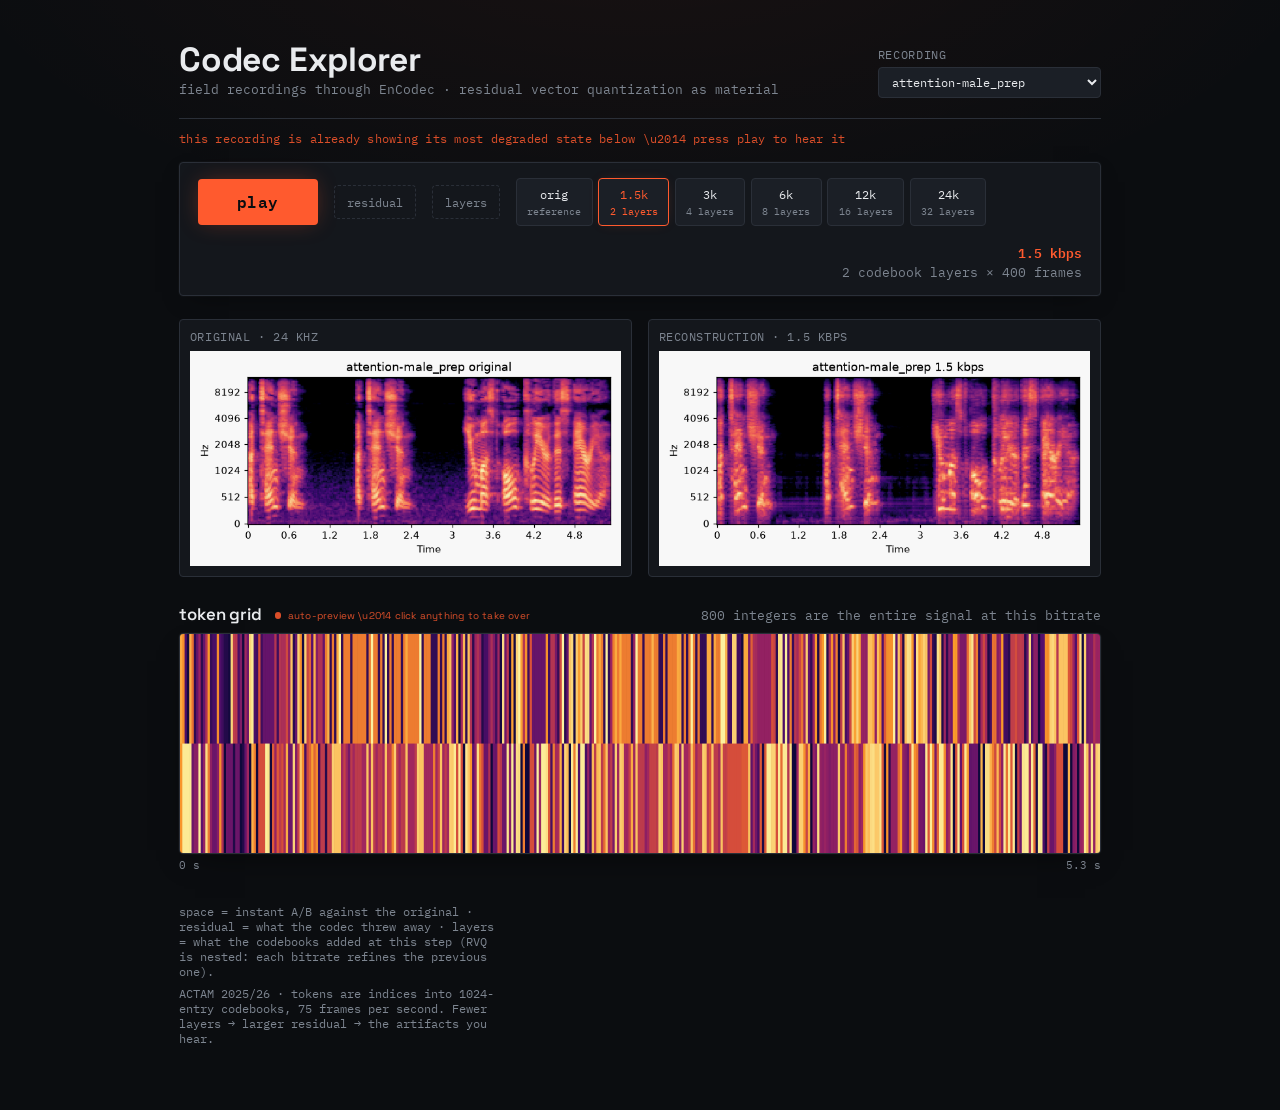
==== commit d848efe1: "v1.3: dark theme + auto-preview loop" ====
--- a/index.html
+++ b/index.html
@@ -46,7 +46,7 @@
 
 <section class="tokens">
   <div class="tokens-head">
-    <h2>token grid</h2>
+    <h2>token grid <span id="autoTag" class="auto-tag">auto-preview \u2014 click anything to take over</span></h2>
     <p class="dim" id="tokensNote">every integer below is the entire signal at this bitrate</p>
   </div>
   <canvas id="tokenCanvas" height="220"></canvas>
--- a/css/style.css
+++ b/css/style.css
@@ -131,7 +131,21 @@
 }
 .hint.hidden{display:none}
 
+.auto-tag{
+  display:inline-flex;align-items:center;gap:.4rem;
+  font-size:.62rem;font-weight:400;text-transform:none;
+  color:var(--signal);opacity:.85;margin-left:.6rem;letter-spacing:.02em;
+  vertical-align:middle;
+}
+.auto-tag::before{
+  content:"";width:.4rem;height:.4rem;border-radius:50%;
+  background:var(--signal);animation:blink 1.4s ease-in-out infinite;
+}
+.auto-tag.hidden{display:none}
+@keyframes blink{0%,100%{opacity:1}50%{opacity:.25}}
+
 @media (prefers-reduced-motion:reduce){
   *{transition:none!important;animation:none!important}
   button.play.invite{animation:none}
+  .auto-tag::before{animation:none}
 }
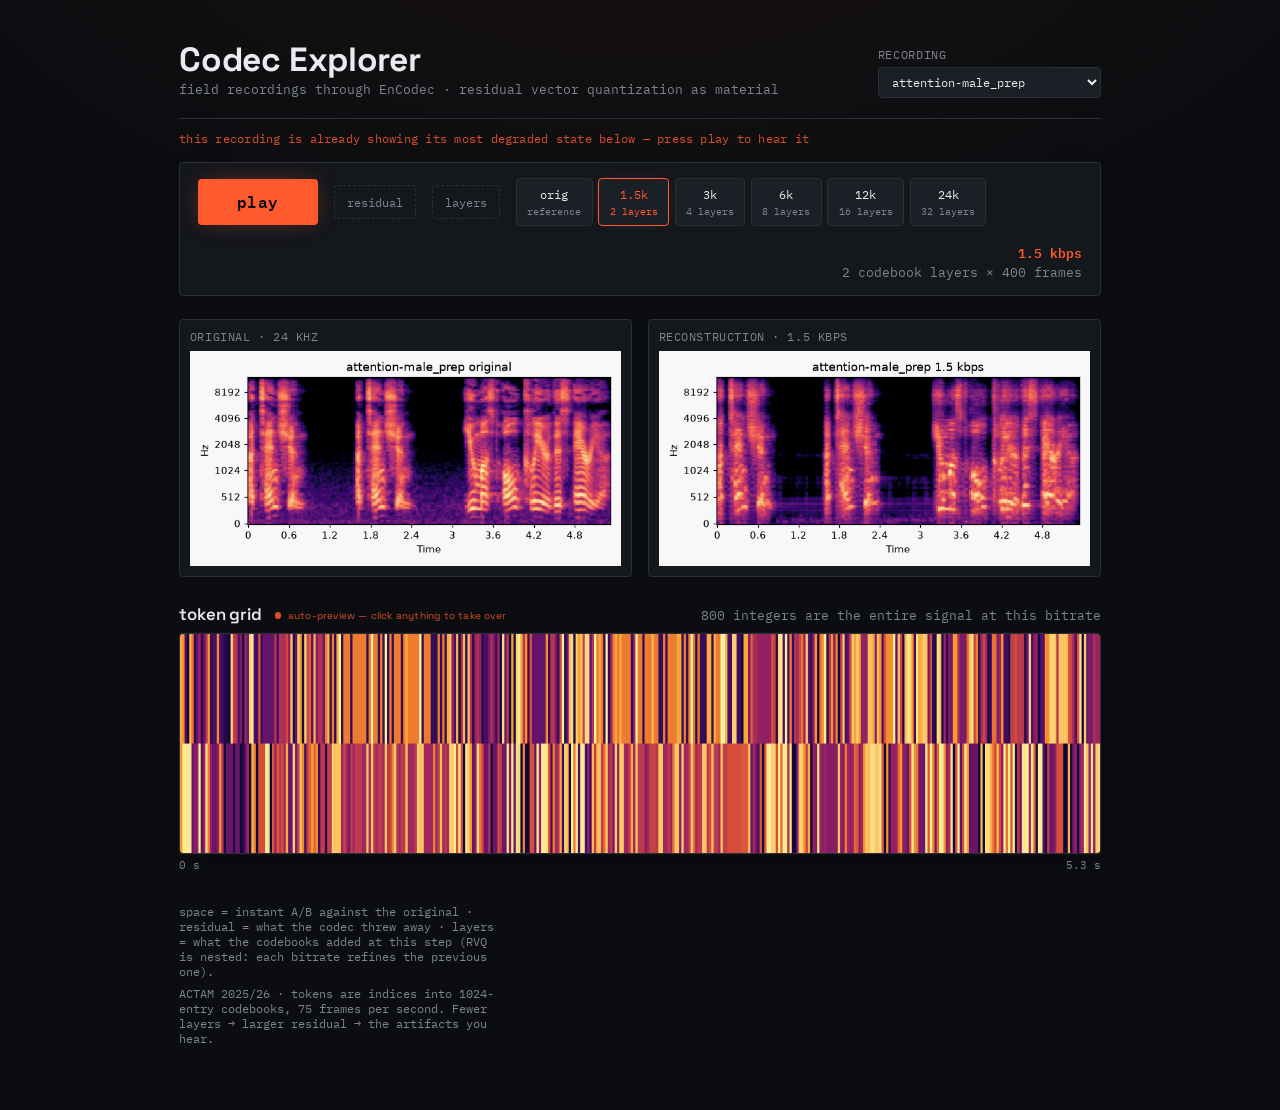
==== commit 94cbf3cd: "v1.3: dark theme + auto-preview, fix escape bug" ====
--- a/index.html
+++ b/index.html
@@ -21,7 +21,7 @@
   </label>
 </header>
 
-<p class="hint" id="hint">this recording is already showing its most degraded state below \u2014 press play to hear it</p>
+<p class="hint" id="hint">this recording is already showing its most degraded state below &mdash; press play to hear it</p>
 <section class="transport">
   <button id="playBtn" class="play" disabled>load&hellip;</button>
   <button id="residBtn" class="resid" aria-pressed="false" title="hear what the codec threw away">residual</button>
@@ -46,7 +46,7 @@
 
 <section class="tokens">
   <div class="tokens-head">
-    <h2>token grid <span id="autoTag" class="auto-tag">auto-preview \u2014 click anything to take over</span></h2>
+    <h2>token grid <span id="autoTag" class="auto-tag">auto-preview &mdash; click anything to take over</span></h2>
     <p class="dim" id="tokensNote">every integer below is the entire signal at this bitrate</p>
   </div>
   <canvas id="tokenCanvas" height="220"></canvas>
